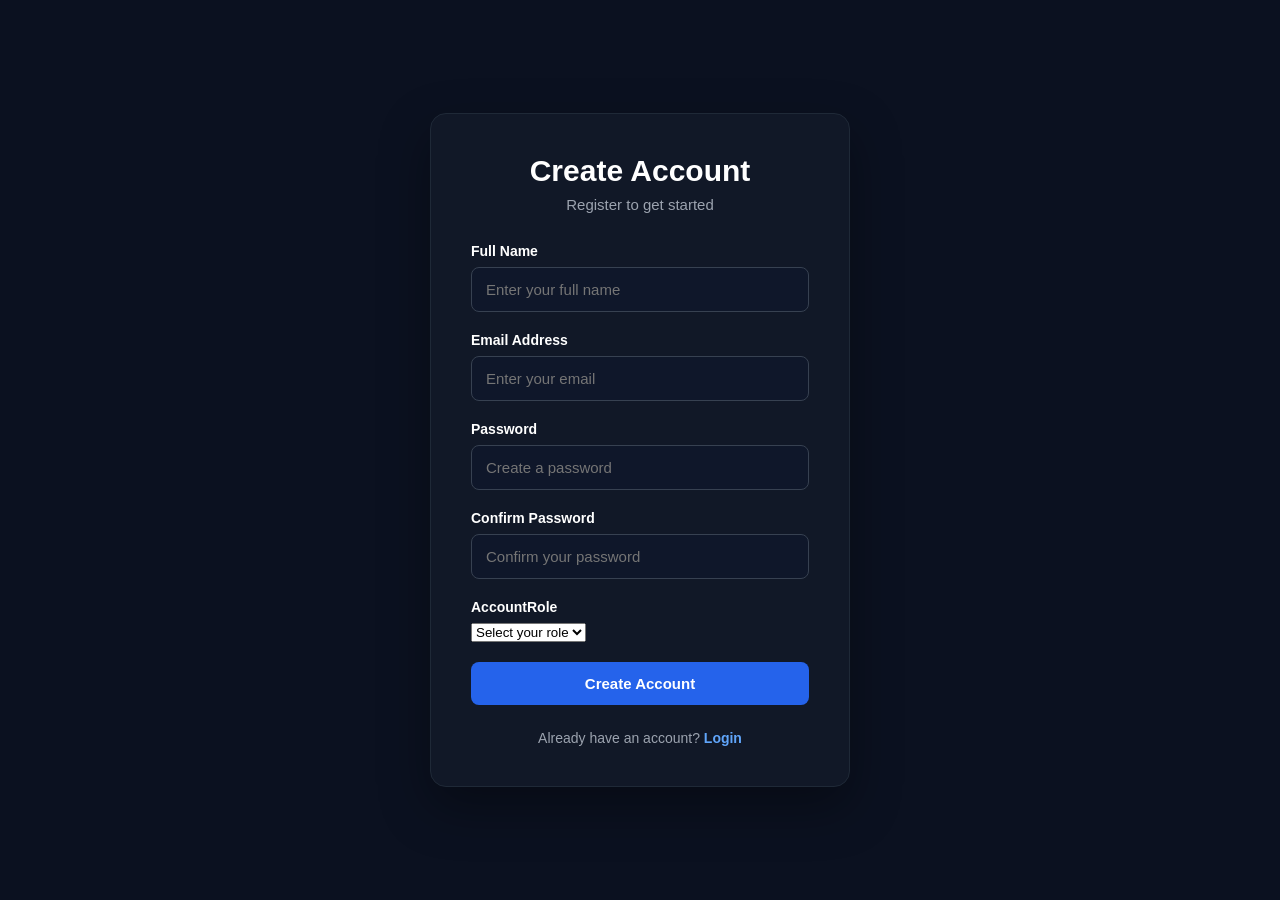
==== register.html @ 6f928a64 "first commit" ====
<!DOCTYPE html>
<html lang="en">

<head>
    <meta charset="UTF-8">
    <meta name="viewport" content="width=device-width, initial-scale=1.0">

    <title>SecureAuth | Register</title>

    <link rel="stylesheet" href="css/style.css">
    
</head>

<body>

    <main class="auth-container">

        <div class="auth-card">

            <div class="auth-header">
                <h1>Create Account</h1>
                <p>Register to get started</p>
            </div>

            <form id="registerForm">

                <div class="form-group">
                    <label for="registerName">Full Name</label>

                    <input
                        type="text"
                        id="registerName"
                        placeholder="Enter your full name"
                        required
                    >
                </div>

                <div class="form-group">
                    <label for="registerEmail">Email Address</label>

                    <input
                        type="email"
                        id="registerEmail"
                        placeholder="Enter your email"
                        required
                    >
                </div>

                <div class="form-group">
                    <label for="registerPassword">Password</label>

                    <input
                        type="password"
                        id="registerPassword"
                        placeholder="Create a password"
                        required
                    >
                </div>

                <div class="form-group">
                    <label for="confirmPassword">Confirm Password</label>

                    <input
                        type="password"
                        id="confirmPassword"
                        placeholder="Confirm your password"
                        required
                    >
                </div>


                <div class="form-group">
                    <label for="registerRole">AccountRole</label>

                    <select id="registerRole" required>
                        <option value="">Select your role</option>
                        <option value="Employee">Employee</option>
                        <option value="Learner">Learner</option>
                        <option value="Supervisor">Supervisor</option>
                        <option value="Admin">Admin</option>

                    </select>
                </div>

                <button type="submit" class="auth-button">
                    Create Account
                </button>

                <p id="registerMessage" class="message"></p>

            </form>

            <div class="auth-footer">

                <p>
                    Already have an account?
                    <a href="index.html">Login</a>
                </p>

            </div>

        </div>

    </main>

    <script src="js/auth.js"></script>

</body>

</html>
---- css/style.css ----
* {
    margin: 0;
    padding: 0;
    box-sizing: border-box;
}

body {
    font-family: "Segoe UI", Arial, sans-serif;
    background: #0b1120;
    color: #ffffff;
    min-height: 100vh;
}


.auth-container {
    min-height: 100vh;

    display: flex;
    justify-content: center;
    align-items: center;

    padding: 20px;
}

.auth-card {
    width: 100%;
    max-width: 420px;

    background: #111827;

    padding: 40px;

    border-radius: 16px;

    border: 1px solid #1f2937;

    box-shadow: 0 20px 50px rgba(0, 0, 0, 0.35);
}

.auth-header {
    text-align: center;
    margin-bottom: 30px;
}

.auth-header h1 {
    font-size: 30px;
    margin-bottom: 8px;
}

.auth-header p {
    color: #9ca3af;
    font-size: 15px;
}

.form-group {
    margin-bottom: 20px;
}

.form-group label {
    display: block;

    margin-bottom: 8px;

    font-size: 14px;
    font-weight: 600;
}

.form-group input {
    width: 100%;

    padding: 13px 14px;

    border-radius: 8px;

    border: 1px solid #374151;

    background: #0f172a;

    color: #ffffff;

    font-size: 15px;

    outline: none;

    transition: border-color 0.2s ease;
}

.form-group input:focus {
    border-color: #60a5fa;
}

.auth-button {
    width: 100%;

    padding: 13px;

    border: none;

    border-radius: 8px;

    background: #2563eb;

    color: #ffffff;

    font-size: 15px;

    font-weight: 600;

    cursor: pointer;

    transition: background 0.2s ease;
}

.auth-button:hover {
    background: #1d4ed8;
}

.auth-footer {
    text-align: center;

    margin-top: 25px;

    color: #9ca3af;

    font-size: 14px;
}

.auth-footer a {
    color: #60a5fa;

    text-decoration: none;

    font-weight: 600;
}

.auth-footer a:hover {
    text-decoration: underline;
}

.message {
    text-align: center;

    margin-top: 15px;

    font-size: 14px;
}


/* ==============================
   DASHBOARD
   ============================== */

.dashboard-container {
    width: 100%;
    max-width: 1100px;
    margin: 0 auto;
    padding: 30px 20px;
}


/* Dashboard Header */

.dashboard-header {
    display: flex;
    justify-content: space-between;
    align-items: center;
    margin-bottom: 30px;
}

.dashboard-header h1 {
    font-size: 28px;
}

.dashboard-header p {
    color: #9ca3af;
    margin-top: 4px;
}


/* Logout Button */

.logout-button {
    padding: 10px 18px;
    border: 1px solid #374151;
    border-radius: 8px;
    background: #111827;
    color: #ffffff;
    font-weight: 600;
    cursor: pointer;
    transition: background 0.2s ease;
}

.logout-button:hover {
    background: #1f2937;
}


/* Welcome Card */

.welcome-card {
    background: #111827;
    border: 1px solid #1f2937;
    border-radius: 16px;
    padding: 30px;
    margin-bottom: 25px;
}

.welcome-label {
    color: #60a5fa;
    font-size: 14px;
    font-weight: 600;
    margin-bottom: 8px;
}

.welcome-card h2 {
    font-size: 30px;
    margin-bottom: 8px;
}

.welcome-card p:last-child {
    color: #9ca3af;
}


/* Dashboard Grid */

.dashboard-grid {
    display: grid;
    grid-template-columns: repeat(3, 1fr);
    gap: 20px;
    margin-bottom: 25px;
}

.dashboard-card {
    display: flex;
    align-items: center;
    gap: 15px;
    background: #111827;
    border: 1px solid #1f2937;
    border-radius: 14px;
    padding: 22px;
}

.card-icon {
    font-size: 25px;
}

.dashboard-card h3 {
    font-size: 16px;
    margin-bottom: 5px;
}

.dashboard-card p {
    color: #9ca3af;
    font-size: 14px;
}


/* Account Section */

.account-section {
    background: #111827;
    border: 1px solid #1f2937;
    border-radius: 16px;
    padding: 30px;
}

.section-header {
    margin-bottom: 25px;
}

.section-header h2 {
    font-size: 20px;
    margin-bottom: 5px;
}

.section-header p {
    color: #9ca3af;
    font-size: 14px;
}

.account-details {
    display: grid;
    gap: 18px;
}

.detail-item {
    display: flex;
    justify-content: space-between;
    align-items: center;
    padding-bottom: 15px;
    border-bottom: 1px solid #1f2937;
}

.detail-item span {
    color: #9ca3af;
    font-size: 14px;
}

.detail-item strong {
    font-size: 14px;
}

.status-active {
    color: #22c55e;
}


/* Mobile */

@media (max-width: 700px) {

    .dashboard-header {
        align-items: flex-start;
        gap: 20px;
    }

    .dashboard-grid {
        grid-template-columns: 1fr;
    }

    .welcome-card h2 {
        font-size: 25px;
    }

    .account-section {
        padding: 22px;
    }

    .detail-item {
        align-items: flex-start;
        flex-direction: column;
        gap: 6px;
    }
}

/* Show / Hide Password Button */

.password-wrapper {
    position: relative;
    width: 100%;
}

.password-wrapper input {
    width: 100%;
    padding-right: 60px;
}

#togglePassword {
    position: absolute;
    right: 12px;
    top: 50%;
    transform: translateY(-50%);
    border: none;
    background: transparent;
    color: #60a5fa;
    font-size: 13px;
    font-weight: 600;
    cursor: pointer;
    padding: 4px;
}

#togglePassword:hover {
    color: #93c5fd;
}
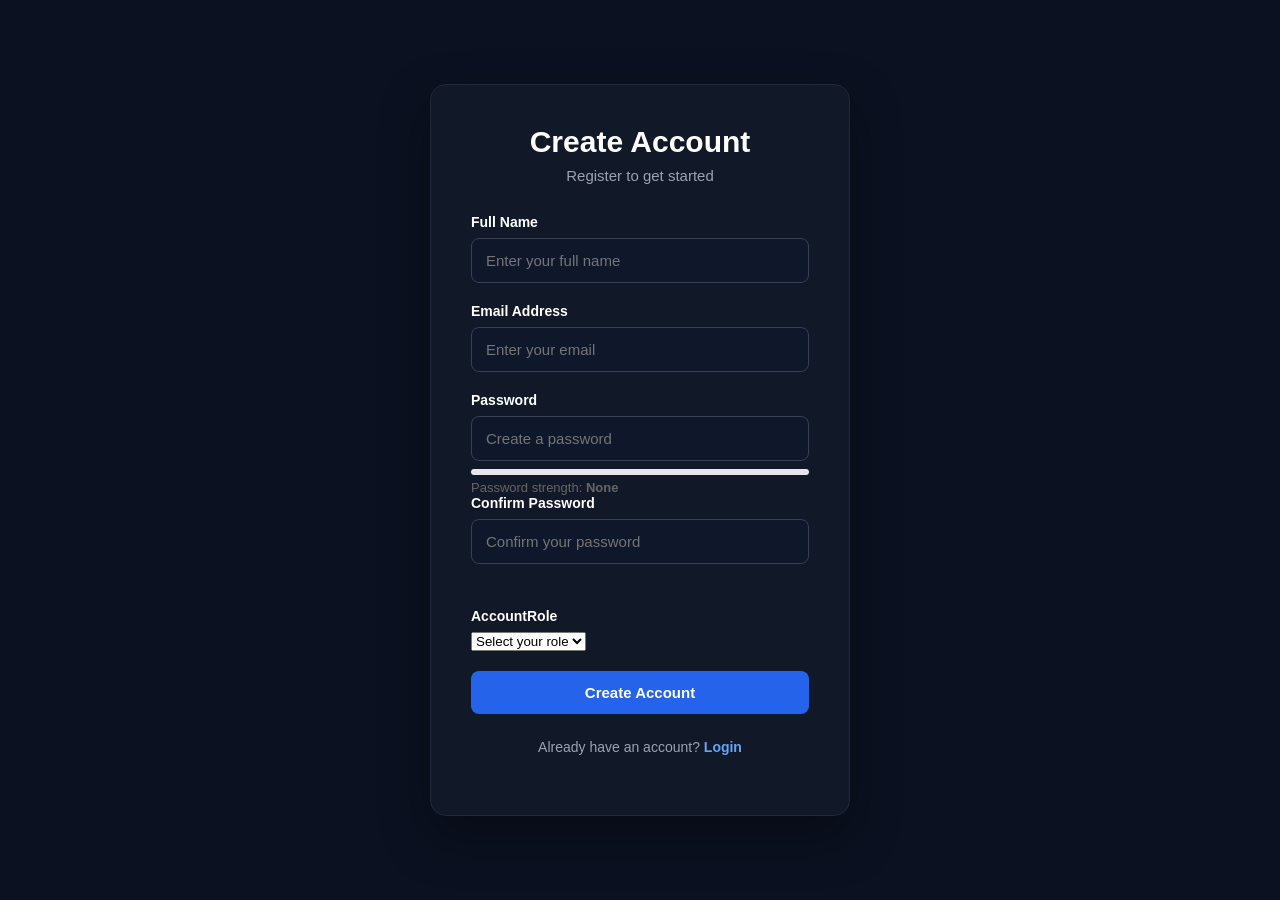
==== commit ea9dc035: "Add password strength and confirmation validation" ====
--- a/register.html
+++ b/register.html
@@ -55,6 +55,13 @@
                         placeholder="Create a password"
                         required
                     >
+
+                    <div class="password-strength">
+                        <div class="strength-bar">
+                            <div id="strengthBar"></div>
+                        </div>
+
+                        <p id="passwordStrength">Password strength: <span>None</span></p>
                 </div>
 
                 <div class="form-group">
@@ -66,6 +73,8 @@
                         placeholder="Confirm your password"
                         required
                     >
+
+                    <p id="passwordMatchMessage" class="password-match-message"></p>
                 </div>
 
 
--- a/css/style.css
+++ b/css/style.css
@@ -362,4 +362,56 @@
 
 #togglePassword:hover {
     color: #93c5fd;
+}
+
+/* ======================================
+   PASSWORD STRENGTH
+====================================== */
+
+.password-strength {
+    margin-top: 8px;
+}
+
+.strength-bar {
+    width: 100%;
+    height: 6px;
+    background: #e5e7eb;
+    border-radius: 10px;
+    overflow: hidden;
+}
+
+#strengthBar {
+    width: 0%;
+    height: 100%;
+    border-radius: 10px;
+    transition: width 0.3s ease, background 0.3s ease;
+}
+
+#passwordStrength {
+    margin-top: 5px;
+    font-size: 13px;
+    color: #666;
+}
+
+#passwordStrength span {
+    font-weight: 600;
+}
+
+/* ======================================
+   PASSWORD MATCH MESSAGE
+====================================== */
+
+.password-match-message {
+    margin-top: 6px;
+    font-size: 13px;
+    font-weight: 600;
+    min-height: 18px;
+}
+
+.password-match-message.match {
+    color: #22c55e;
+}
+
+.password-match-message.no-match {
+    color: #ef4444;
 }
